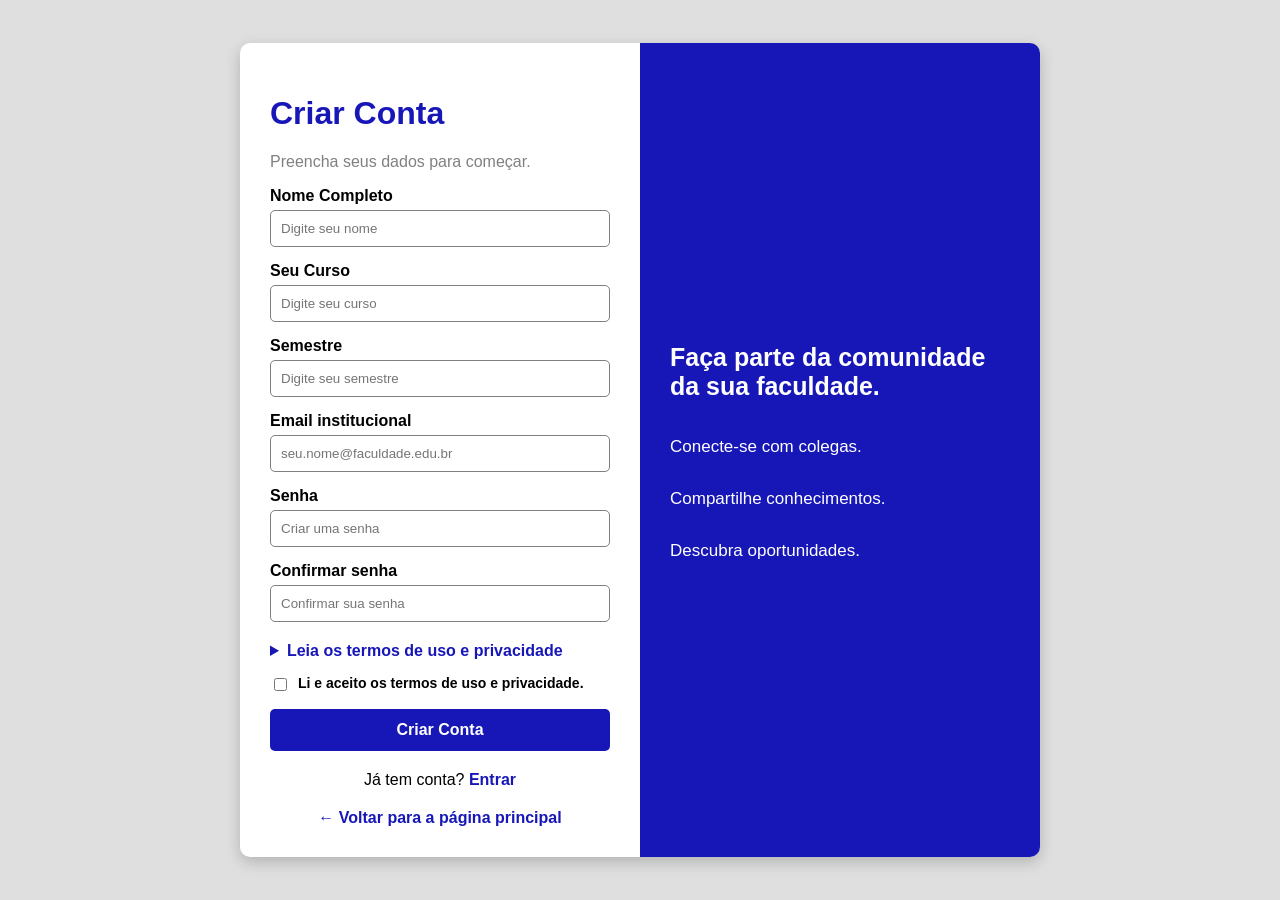
==== Cadastro.html @ ad73160c "Add files via upload" ====
<!DOCTYPE html>
<html lang="pt-br">
<head>
    <meta charset="UTF-8">
    <meta name="viewport" content="width=device-width, initial-scale=1.0">
    <title>Criar Conta - Campus Connect</title>

    <style>
        * {
            box-sizing: border-box;
        }

        body {
            background-color: rgb(223, 223, 223);
            font-family: Arial, sans-serif;
            display: flex;
            justify-content: center;
            align-items: center;
            min-height: 100vh;
            margin: 0;
            padding: 30px 15px;
        }

        .container {
            display: flex;
            width: 800px;
            max-width: 100%;
            background-color: white;
            border-radius: 10px;
            box-shadow: 0 5px 15px rgba(0, 0, 0, 0.2);
            overflow: hidden;
        }

        .cadastro {
            width: 50%;
            padding: 30px;
        }

        .informacoes {
            width: 50%;
            background-color: rgb(23, 23, 184);
            color: white;
            padding: 30px;
            display: flex;
            flex-direction: column;
            justify-content: center;
        }

        h1 {
            color: rgb(23, 23, 184);
        }

        .cadastro > p {
            color: gray;
        }

        label {
            font-weight: bold;
        }

        input[type="text"],
        input[type="email"],
        input[type="password"] {
            width: 100%;
            padding: 10px;
            margin-top: 5px;
            margin-bottom: 15px;
            border: 1px solid gray;
            border-radius: 5px;
        }

        .termos {
            margin: 5px 0 15px;
        }

        .termos summary {
            color: rgb(23, 23, 184);
            font-weight: bold;
            cursor: pointer;
        }

        .termos p {
            font-size: 13px;
            line-height: 1.4;
            color: #555;
        }

        .aceitar-termos {
            display: flex;
            gap: 8px;
            align-items: flex-start;
            margin: 15px 0;
        }

        .aceitar-termos input {
            margin-top: 3px;
        }

        .aceitar-termos label {
            font-size: 14px;
        }

        .botao-criar {
            display: block;
            width: 100%;
            padding: 12px;
            background-color: rgb(23, 23, 184);
            color: white;
            border: none;
            border-radius: 5px;
            cursor: pointer;
            font-weight: bold;
            text-align: center;
            text-decoration: none;
            transition: 0.3s;
        }

        .botao-criar:hover {
            background-color: rgb(60, 60, 220);
        }

        .entrar {
            text-align: center;
            margin-top: 20px;
        }

        .entrar a,
        .voltar {
            color: rgb(23, 23, 184);
            font-weight: bold;
            text-decoration: none;
        }

        .informacoes h2 {
            font-size: 25px;
        }

        .informacoes p {
            font-size: 17px;
            margin-top: 15px;
        }

        .voltar-area {
            margin-top: 20px;
            text-align: center;
        }

        @media (max-width: 700px) {
            .container {
                flex-direction: column;
            }

            .cadastro,
            .informacoes {
                width: 100%;
            }
        }
    </style>
</head>

<body>
    <div class="container">
        <div class="cadastro">
            <h1>Criar Conta</h1>
            <p>Preencha seus dados para começar.</p>

            <!-- Protótipo visual: os dados ainda não são salvos em banco de dados. -->
            <form>
                <label for="nome">Nome Completo</label>
                <input type="text" id="nome" name="nome" placeholder="Digite seu nome" required>

                <label for="curso">Seu Curso</label>
                <input type="text" id="curso" name="curso" placeholder="Digite seu curso" required>

                <label for="semestre">Semestre</label>
                <input type="text" id="semestre" name="semestre" placeholder="Digite seu semestre" required>

                <label for="email">Email institucional</label>
                <input type="email" id="email" name="email" placeholder="seu.nome@faculdade.edu.br" required>

                <label for="senha">Senha</label>
                <input type="password" id="senha" name="senha" placeholder="Criar uma senha" required>

                <label for="confirmar">Confirmar senha</label>
                <input type="password" id="confirmar" name="confirmar" placeholder="Confirmar sua senha" required>

                <details class="termos">
                    <summary>Leia os termos de uso e privacidade</summary>

                    <p><strong>Privacidade e Proteção dos dados.</strong><br>
                        O Campus Connect utiliza dados como nome, curso, semestre e e-mail apenas para o funcionamento do sistema. Os dados serão tratados conforme a LGPD e não serão usados para outras finalidades sem autorização.
                    </p>

                    <p><strong>Uso da plataforma.</strong><br>
                        O usuário deve utilizar o Campus Connect de forma respeitosa e para fins acadêmicos. Não são permitidas ofensas, ameaças, fraudes, conteúdos ilegais ou uso indevido das informações de outros alunos.
                    </p>

                    <p><strong>Encontros entre usuários.</strong><br>
                        O Campus Connect apenas facilita o contato entre estudantes. Encontros presenciais são de responsabilidade dos próprios usuários, e a plataforma não organiza ou acompanha esses encontros.
                    </p>

                    <p><strong>Vagas, vendas e pagamentos.</strong><br>
                        O Campus Connect apenas divulga vagas, oportunidades e produtos de outros usuários. A plataforma não realiza inscrições diretas em vagas, não recebe pagamentos e não participa de negociações entre os usuários.
                    </p>
                </details>

                <div class="aceitar-termos">
                    <input type="checkbox" id="aceitar" name="aceitar" required>
                    <label for="aceitar">Li e aceito os termos de uso e privacidade.</label>
                </div>

                <!-- Como o projeto ainda é somente HTML/CSS, este link simula a conclusão do cadastro. -->
                <a href="index.html" class="botao-criar">Criar Conta</a>
            </form>

            <div class="entrar">
                Já tem conta? <a href="index.html">Entrar</a>
            </div>

            <div class="voltar-area">
                <a class="voltar" href="index.html">← Voltar para a página principal</a>
            </div>
        </div>

        <div class="informacoes">
            <h2>Faça parte da comunidade da sua faculdade.</h2>
            <p>Conecte-se com colegas.</p>
            <p>Compartilhe conhecimentos.</p>
            <p>Descubra oportunidades.</p>
        </div>
    </div>
</body>
</html>
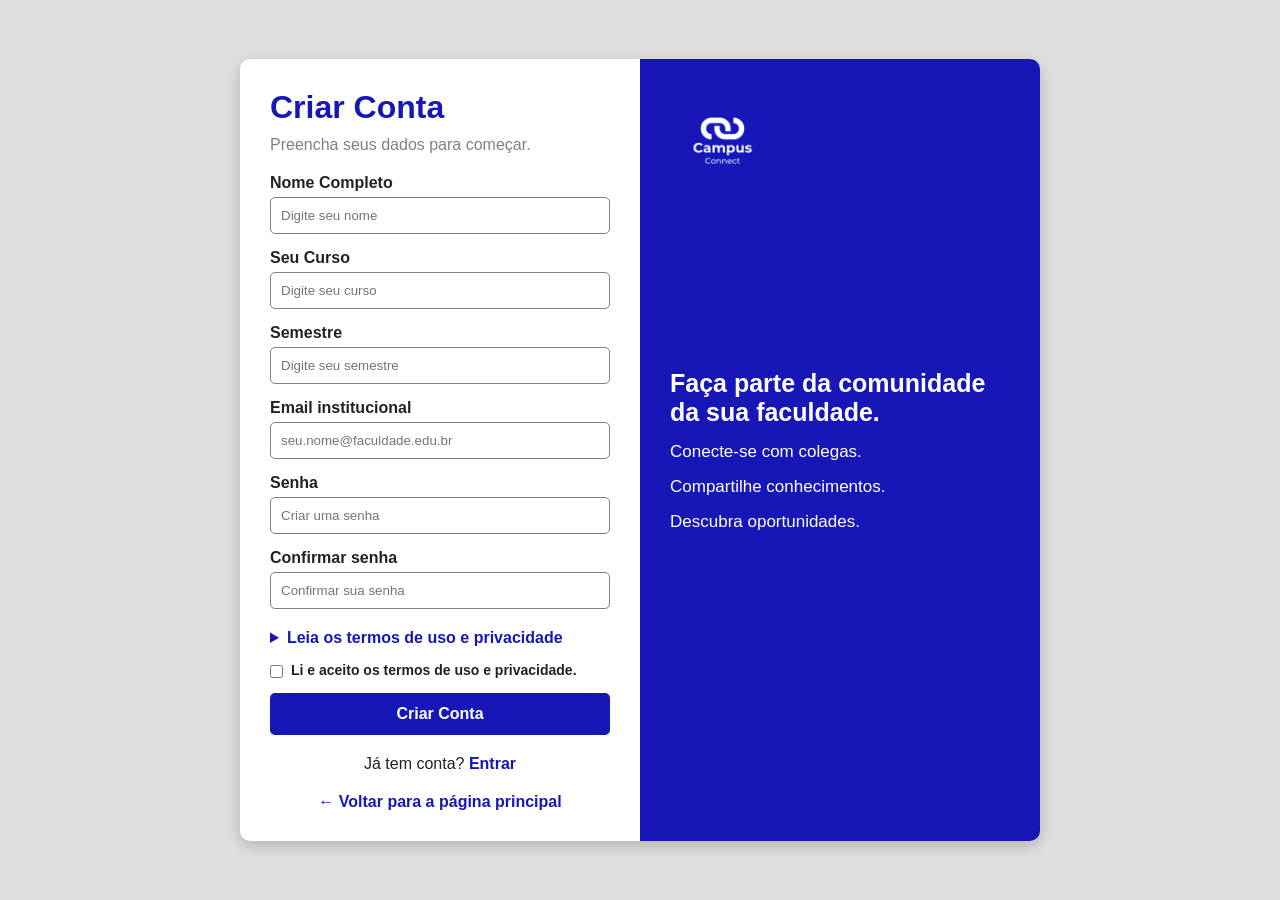
==== commit 83cd3ab4: "Add files via upload" ====
--- a/Cadastro.html
+++ b/Cadastro.html
@@ -1,209 +1,79 @@
 <!DOCTYPE html>
 <html lang="pt-br">
 <head>
+    <!-- Define a codificação de caracteres utilizada pela página. -->
     <meta charset="UTF-8">
+
+    <!-- Faz o layout se adaptar corretamente a celulares e tablets. -->
     <meta name="viewport" content="width=device-width, initial-scale=1.0">
+
+    <!-- Define o título exibido na aba do navegador. -->
     <title>Criar Conta - Campus Connect</title>
 
-    <style>
-        * {
-            box-sizing: border-box;
-        }
-
-        body {
-            background-color: rgb(223, 223, 223);
-            font-family: Arial, sans-serif;
-            display: flex;
-            justify-content: center;
-            align-items: center;
-            min-height: 100vh;
-            margin: 0;
-            padding: 30px 15px;
-        }
-
-        .container {
-            display: flex;
-            width: 800px;
-            max-width: 100%;
-            background-color: white;
-            border-radius: 10px;
-            box-shadow: 0 5px 15px rgba(0, 0, 0, 0.2);
-            overflow: hidden;
-        }
-
-        .cadastro {
-            width: 50%;
-            padding: 30px;
-        }
-
-        .informacoes {
-            width: 50%;
-            background-color: rgb(23, 23, 184);
-            color: white;
-            padding: 30px;
-            display: flex;
-            flex-direction: column;
-            justify-content: center;
-        }
-
-        h1 {
-            color: rgb(23, 23, 184);
-        }
-
-        .cadastro > p {
-            color: gray;
-        }
-
-        label {
-            font-weight: bold;
-        }
-
-        input[type="text"],
-        input[type="email"],
-        input[type="password"] {
-            width: 100%;
-            padding: 10px;
-            margin-top: 5px;
-            margin-bottom: 15px;
-            border: 1px solid gray;
-            border-radius: 5px;
-        }
-
-        .termos {
-            margin: 5px 0 15px;
-        }
-
-        .termos summary {
-            color: rgb(23, 23, 184);
-            font-weight: bold;
-            cursor: pointer;
-        }
-
-        .termos p {
-            font-size: 13px;
-            line-height: 1.4;
-            color: #555;
-        }
-
-        .aceitar-termos {
-            display: flex;
-            gap: 8px;
-            align-items: flex-start;
-            margin: 15px 0;
-        }
-
-        .aceitar-termos input {
-            margin-top: 3px;
-        }
-
-        .aceitar-termos label {
-            font-size: 14px;
-        }
-
-        .botao-criar {
-            display: block;
-            width: 100%;
-            padding: 12px;
-            background-color: rgb(23, 23, 184);
-            color: white;
-            border: none;
-            border-radius: 5px;
-            cursor: pointer;
-            font-weight: bold;
-            text-align: center;
-            text-decoration: none;
-            transition: 0.3s;
-        }
-
-        .botao-criar:hover {
-            background-color: rgb(60, 60, 220);
-        }
-
-        .entrar {
-            text-align: center;
-            margin-top: 20px;
-        }
-
-        .entrar a,
-        .voltar {
-            color: rgb(23, 23, 184);
-            font-weight: bold;
-            text-decoration: none;
-        }
-
-        .informacoes h2 {
-            font-size: 25px;
-        }
-
-        .informacoes p {
-            font-size: 17px;
-            margin-top: 15px;
-        }
-
-        .voltar-area {
-            margin-top: 20px;
-            text-align: center;
-        }
-
-        @media (max-width: 700px) {
-            .container {
-                flex-direction: column;
-            }
-
-            .cadastro,
-            .informacoes {
-                width: 100%;
-            }
-        }
-    </style>
+    <!-- Importa o mesmo arquivo CSS externo usado pela página inicial. -->
+    <link rel="stylesheet" href="style.css">
 </head>
 
-<body>
+<!-- A classe identifica esta página e evita conflitos com os estilos da página inicial. -->
+<body class="pagina-cadastro">
+    <!-- Caixa principal que reúne o formulário e o painel de informações. -->
     <div class="container">
+        <!-- Área esquerda: formulário para criação de conta. -->
         <div class="cadastro">
             <h1>Criar Conta</h1>
             <p>Preencha seus dados para começar.</p>
 
             <!-- Protótipo visual: os dados ainda não são salvos em banco de dados. -->
             <form>
+                <!-- Campo destinado ao nome completo do estudante. -->
                 <label for="nome">Nome Completo</label>
                 <input type="text" id="nome" name="nome" placeholder="Digite seu nome" required>
 
+                <!-- Campo destinado ao curso do estudante. -->
                 <label for="curso">Seu Curso</label>
                 <input type="text" id="curso" name="curso" placeholder="Digite seu curso" required>
 
+                <!-- Campo destinado ao semestre atual do estudante. -->
                 <label for="semestre">Semestre</label>
                 <input type="text" id="semestre" name="semestre" placeholder="Digite seu semestre" required>
 
+                <!-- Campo destinado ao e-mail institucional. -->
                 <label for="email">Email institucional</label>
                 <input type="email" id="email" name="email" placeholder="seu.nome@faculdade.edu.br" required>
 
+                <!-- Campos usados para criar e confirmar a senha. -->
                 <label for="senha">Senha</label>
                 <input type="password" id="senha" name="senha" placeholder="Criar uma senha" required>
 
                 <label for="confirmar">Confirmar senha</label>
                 <input type="password" id="confirmar" name="confirmar" placeholder="Confirmar sua senha" required>
 
+                <!-- Área expansível com os termos de uso e privacidade. -->
                 <details class="termos">
                     <summary>Leia os termos de uso e privacidade</summary>
 
+                    <!-- Explica como os dados pessoais serão utilizados. -->
                     <p><strong>Privacidade e Proteção dos dados.</strong><br>
                         O Campus Connect utiliza dados como nome, curso, semestre e e-mail apenas para o funcionamento do sistema. Os dados serão tratados conforme a LGPD e não serão usados para outras finalidades sem autorização.
                     </p>
 
+                    <!-- Define as regras básicas de uso da plataforma. -->
                     <p><strong>Uso da plataforma.</strong><br>
                         O usuário deve utilizar o Campus Connect de forma respeitosa e para fins acadêmicos. Não são permitidas ofensas, ameaças, fraudes, conteúdos ilegais ou uso indevido das informações de outros alunos.
                     </p>
 
+                    <!-- Informa a responsabilidade sobre encontros presenciais. -->
                     <p><strong>Encontros entre usuários.</strong><br>
                         O Campus Connect apenas facilita o contato entre estudantes. Encontros presenciais são de responsabilidade dos próprios usuários, e a plataforma não organiza ou acompanha esses encontros.
                     </p>
 
+                    <!-- Esclarece que a plataforma não realiza pagamentos ou negociações. -->
                     <p><strong>Vagas, vendas e pagamentos.</strong><br>
                         O Campus Connect apenas divulga vagas, oportunidades e produtos de outros usuários. A plataforma não realiza inscrições diretas em vagas, não recebe pagamentos e não participa de negociações entre os usuários.
                     </p>
                 </details>
 
+                <!-- Confirma que o usuário leu e aceitou os termos apresentados. -->
                 <div class="aceitar-termos">
                     <input type="checkbox" id="aceitar" name="aceitar" required>
                     <label for="aceitar">Li e aceito os termos de uso e privacidade.</label>
@@ -213,20 +83,29 @@
                 <a href="index.html" class="botao-criar">Criar Conta</a>
             </form>
 
+            <!-- Atalho para usuários que já possuem uma conta. -->
             <div class="entrar">
-                Já tem conta? <a href="index.html">Entrar</a>
+                Já tem conta? <a href="Login.html">Entrar</a>
             </div>
 
+            <!-- Link para retornar à página principal. -->
             <div class="voltar-area">
                 <a class="voltar" href="index.html">← Voltar para a página principal</a>
             </div>
         </div>
 
+        <!-- Área direita: apresenta as principais vantagens da comunidade. -->
         <div class="informacoes">
-            <h2>Faça parte da comunidade da sua faculdade.</h2>
-            <p>Conecte-se com colegas.</p>
-            <p>Compartilhe conhecimentos.</p>
-            <p>Descubra oportunidades.</p>
+            <!-- Logo posicionada no canto superior da área azul. -->
+            <img src="Logo.l.png" alt="Logo Campus Connect" class="cadastro-logo">
+
+            <!-- Conteúdo informativo mantido no centro do painel. -->
+            <div class="informacoes-conteudo">
+                <h2>Faça parte da comunidade da sua faculdade.</h2>
+                <p>Conecte-se com colegas.</p>
+                <p>Compartilhe conhecimentos.</p>
+                <p>Descubra oportunidades.</p>
+            </div>
         </div>
     </div>
 </body>
--- a/style.css
+++ b/style.css
@@ -0,0 +1,810 @@
+/* =========================
+   CONFIGURAÇÕES GERAIS
+========================= */
+
+* {
+    /* Remove os espaçamentos automáticos e inclui bordas no cálculo das medidas. */
+    margin: 0;
+    padding: 0;
+    box-sizing: border-box;
+}
+
+html {
+    /* Deixa a navegação pelas âncoras da página mais suave. */
+    scroll-behavior: smooth;
+}
+
+body {
+    /* Define a fonte e a cor padrão dos textos de todas as páginas. */
+    font-family: Arial, sans-serif;
+    color: #222;
+}
+
+/* Aplica o fundo azul somente à página inicial. */
+.pagina-inicial {
+    background-color: blue;
+}
+
+/* =========================
+   CABEÇALHO
+========================= */
+
+header {
+    /* Organiza a marca e o menu lado a lado. */
+    width: 100%;
+    background-color: rgb(39, 2, 134);
+    display: flex;
+    align-items: center;
+    justify-content: space-between;
+    padding: 10px 8%;
+    box-shadow: 0 2px 8px rgba(0, 0, 0, 0.08);
+}
+
+.marca {
+    /* Alinha a logo e o nome do projeto. */
+    display: flex;
+    align-items: center;
+    gap: 12px;
+}
+
+.logo {
+    /* Controla o tamanho da logo sem deformar a imagem. */
+    width: 55px;
+    height: auto;
+}
+
+.marca h1 {
+    /* Formata o nome Campus Connect no cabeçalho. */
+    font-size: 25px;
+    color: white;
+}
+
+/* =========================
+   MENU
+========================= */
+
+nav {
+    /* Organiza os links do menu em linha. */
+    display: flex;
+    gap: 25px;
+}
+
+nav a {
+    /* Remove o sublinhado e formata os links do menu. */
+    text-decoration: none;
+    color: white;
+    font-size: 16px;
+    font-weight: 500;
+    transition: 0.3s;
+}
+
+nav a:hover {
+    /* Clareia o link quando o cursor passa sobre ele. */
+    color: #cfd3ff;
+}
+
+/* =========================
+   APRESENTAÇÃO
+========================= */
+
+.apresentacao {
+    /* Posiciona o texto e a imagem principal lado a lado. */
+    min-height: 550px;
+    display: flex;
+    align-items: center;
+    justify-content: space-between;
+    padding: 60px 10%;
+    gap: 50px;
+}
+
+.texto {
+    /* Reserva metade da apresentação para o conteúdo textual. */
+    width: 50%;
+}
+
+.texto h2 {
+    /* Formata o título principal da página. */
+    font-size: 45px;
+    margin-bottom: 20px;
+    color: white;
+}
+
+.texto p {
+    /* Melhora a leitura do parágrafo de apresentação. */
+    font-size: 18px;
+    line-height: 1.6;
+    margin-bottom: 25px;
+    color: whitesmoke;
+}
+
+/* =========================
+   BOTÃO / LINK DO CADASTRO
+========================= */
+
+.botao-cadastro {
+    /* Transforma o link em um botão branco de destaque. */
+    display: inline-block;
+    background-color: white;
+    color: rgb(51, 9, 165);
+    text-decoration: none;
+    padding: 15px 30px;
+    border-radius: 8px;
+    font-size: 16px;
+    font-weight: bold;
+    transition: 0.3s;
+}
+
+.botao-cadastro:hover {
+    /* Destaca o botão quando o cursor passa sobre ele. */
+    background-color: black;
+    color: white;
+    transform: scale(1.05);
+}
+
+/* =========================
+   IMAGEM
+========================= */
+
+.imagem-apresentacao {
+    /* Centraliza a ilustração dentro da apresentação. */
+    width: 45%;
+    display: flex;
+    justify-content: center;
+}
+
+.imagem-apresentacao img {
+    /* Torna a imagem flexível e evita distorções. */
+    width: 100%;
+    max-width: 500px;
+    height: auto;
+}
+
+/* =========================
+   ÁREA DOS CARDS
+========================= */
+
+.area-cards {
+    /* Cria uma área clara separada para os recursos da plataforma. */
+    background-color: rgb(223, 223, 223);
+    padding: 70px 8% 120px;
+}
+
+.titulo-cards {
+    /* Centraliza e destaca o título da seção. */
+    text-align: center;
+    color: rgb(39, 2, 134);
+    margin-bottom: 45px;
+    font-size: 30px;
+}
+
+.container-cards {
+    /* Distribui os cards em quatro colunas. */
+    display: grid;
+    grid-template-columns: repeat(4, 230px);
+    justify-content: center;
+    column-gap: 30px;
+    row-gap: 100px;
+}
+
+.card-container {
+    /* Serve como referência para o card e sua descrição. */
+    position: relative;
+}
+
+.card {
+    /* Define o formato, as cores e a animação de cada card. */
+    width: 230px;
+    height: 100px;
+    display: flex;
+    justify-content: center;
+    align-items: center;
+    background: linear-gradient(135deg, #1717b8, #4747e8);
+    border-radius: 12px;
+    cursor: pointer;
+    position: relative;
+    z-index: 2;
+    box-shadow: 0 6px 15px rgba(0, 0, 0, 0.25);
+    transition: transform 0.3s ease, box-shadow 0.3s ease, border-radius 0.3s ease;
+}
+
+.card h2 {
+    /* Formata o texto exibido dentro do card. */
+    color: white;
+    font-size: 17px;
+    text-align: center;
+    padding: 10px;
+}
+
+.card-container:hover .card {
+    /* Eleva o card quando o cursor passa sobre ele. */
+    transform: translateY(-8px) scale(1.03);
+    box-shadow: 0 12px 25px rgba(0, 0, 0, 0.35);
+    border-radius: 12px 12px 0 0;
+}
+
+.card-container::after {
+    /* Cria a descrição escondida usando o atributo data-info do HTML. */
+    content: attr(data-info);
+    position: absolute;
+    top: 100%;
+    left: 0;
+    width: 100%;
+    min-height: 60px;
+    padding: 12px;
+    box-sizing: border-box;
+    background-color: rgb(70, 137, 179);
+    color: black;
+    text-align: center;
+    border-radius: 0 0 8px 8px;
+    opacity: 0;
+    transform: translateY(-20px);
+    transition: transform 0.3s ease, opacity 0.3s ease;
+    z-index: 1;
+    font-size: 14px;
+    font-weight: bold;
+}
+
+.card-container:hover::after {
+    /* Mostra a descrição quando o card recebe o cursor. */
+    opacity: 1;
+    transform: translateY(0);
+}
+
+/* =========================
+   SOBRE NÓS
+========================= */
+
+/* Cria a área do card antes do rodapé e define o destino do botão “Sobre”. */
+.area-sobre {
+    background-color: rgb(223, 223, 223);
+    padding: 0 8% 80px;
+    scroll-margin-top: 25px;
+}
+
+/* Forma o card branco que reúne as informações sobre o projeto. */
+.sobre-card {
+    max-width: 1050px;
+    margin: 0 auto;
+    background-color: white;
+    border-left: 7px solid rgb(39, 2, 134);
+    border-radius: 12px;
+    padding: 40px;
+    box-shadow: 0 8px 24px rgba(0, 0, 0, 0.16);
+}
+
+/* Destaca o título principal do card. */
+.sobre-card > h2 {
+    color: rgb(39, 2, 134);
+    font-size: 30px;
+    margin-bottom: 16px;
+}
+
+/* Formata o texto que explica quem criou o Campus Connect. */
+.sobre-introducao {
+    color: #444;
+    font-size: 17px;
+    line-height: 1.7;
+    margin-bottom: 28px;
+}
+
+/* Distribui missão, visão e valores em três colunas. */
+.sobre-detalhes {
+    display: grid;
+    grid-template-columns: repeat(3, 1fr);
+    gap: 20px;
+}
+
+/* Cria uma pequena área destacada para cada princípio do projeto. */
+.sobre-item {
+    background-color: #f1f1ff;
+    border-radius: 9px;
+    padding: 22px;
+}
+
+/* Formata os títulos Missão, Visão e Valores. */
+.sobre-item h3 {
+    color: rgb(23, 23, 184);
+    font-size: 19px;
+    margin-bottom: 10px;
+}
+
+/* Melhora a leitura dos textos internos do card. */
+.sobre-item p {
+    color: #4b4b4b;
+    font-size: 15px;
+    line-height: 1.6;
+}
+
+/* =========================
+   RODAPÉ
+========================= */
+
+footer {
+    /* Formata o rodapé da página inicial. */
+    background-color: #bec1c9;
+    color: rgb(23, 23, 169);
+    text-align: center;
+    padding: 30px;
+}
+
+footer p {
+    /* Cria um pequeno espaço entre as linhas do rodapé. */
+    margin: 5px;
+}
+
+/* =========================
+   RESPONSIVIDADE
+========================= */
+
+@media (max-width: 1100px) {
+    /* Em telas médias, reduz a grade para duas colunas. */
+    .container-cards {
+        grid-template-columns: repeat(2, 230px);
+    }
+}
+
+@media (max-width: 800px) {
+    /* Em tablets, empilha o cabeçalho e reorganiza a apresentação. */
+    header {
+        flex-direction: column;
+        gap: 15px;
+    }
+
+    nav {
+        flex-wrap: wrap;
+        justify-content: center;
+        gap: 15px;
+    }
+
+    .apresentacao {
+        flex-direction: column;
+        text-align: center;
+        padding: 50px 8%;
+    }
+
+    .texto,
+    .imagem-apresentacao {
+        width: 100%;
+    }
+
+    .texto h2 {
+        font-size: 36px;
+    }
+
+    /* Em tablets, mostra missão, visão e valores um abaixo do outro. */
+    .sobre-detalhes {
+        grid-template-columns: 1fr;
+    }
+}
+
+@media (max-width: 550px) {
+    /* Em celulares, exibe apenas um card por linha. */
+    .container-cards {
+        grid-template-columns: 230px;
+    }
+
+    /* Reduz os espaços do card Sobre nós em celulares. */
+    .sobre-card {
+        padding: 28px 22px;
+    }
+}
+
+/* =========================
+   PÁGINA DE CADASTRO
+   Os seletores começam com .pagina-cadastro para não alterar a página inicial.
+========================= */
+
+/* Centraliza a caixa de cadastro sobre um fundo cinza-claro. */
+.pagina-cadastro {
+    background-color: rgb(223, 223, 223);
+    display: flex;
+    justify-content: center;
+    align-items: center;
+    min-height: 100vh;
+    padding: 30px 15px;
+}
+
+/* Organiza o formulário e as informações em uma única caixa. */
+.pagina-cadastro .container {
+    display: flex;
+    width: 800px;
+    max-width: 100%;
+    background-color: white;
+    border-radius: 10px;
+    box-shadow: 0 5px 15px rgba(0, 0, 0, 0.2);
+    overflow: hidden;
+}
+
+/* Reserva metade da caixa para o formulário de cadastro. */
+.pagina-cadastro .cadastro {
+    width: 50%;
+    padding: 30px;
+}
+
+/* Reserva a outra metade para as vantagens da plataforma. */
+.pagina-cadastro .informacoes {
+    width: 50%;
+    background-color: rgb(23, 23, 184);
+    color: white;
+    padding: 30px;
+    display: flex;
+    flex-direction: column;
+    justify-content: center;
+    position: relative;
+}
+
+/* Posiciona a logo no canto superior esquerdo do painel azul. */
+.pagina-cadastro .cadastro-logo {
+    position: absolute;
+    top: 25px;
+    left: 25px;
+    width: 115px;
+    height: auto;
+}
+
+/* Mantém os textos informativos agrupados no centro do painel. */
+.pagina-cadastro .informacoes-conteudo {
+    width: 100%;
+}
+
+/* Destaca o título principal do formulário. */
+.pagina-cadastro .cadastro h1 {
+    color: rgb(23, 23, 184);
+    margin-bottom: 10px;
+}
+
+/* Formata o texto de orientação abaixo do título. */
+.pagina-cadastro .cadastro > p {
+    color: gray;
+    margin-bottom: 20px;
+}
+
+/* Destaca os nomes dos campos do formulário. */
+.pagina-cadastro label {
+    font-weight: bold;
+}
+
+/* Padroniza os campos de nome, curso, semestre, e-mail e senha. */
+.pagina-cadastro input[type="text"],
+.pagina-cadastro input[type="email"],
+.pagina-cadastro input[type="password"] {
+    width: 100%;
+    padding: 10px;
+    margin-top: 5px;
+    margin-bottom: 15px;
+    border: 1px solid gray;
+    border-radius: 5px;
+}
+
+/* Cria espaço ao redor da área expansível dos termos. */
+.pagina-cadastro .termos {
+    margin: 5px 0 15px;
+}
+
+/* Mostra que o título dos termos pode ser clicado. */
+.pagina-cadastro .termos summary {
+    color: rgb(23, 23, 184);
+    font-weight: bold;
+    cursor: pointer;
+}
+
+/* Formata os parágrafos internos dos termos. */
+.pagina-cadastro .termos p {
+    font-size: 13px;
+    line-height: 1.4;
+    color: #555;
+    margin-top: 12px;
+}
+
+/* Mantém a caixa de seleção ao lado do texto de aceite. */
+.pagina-cadastro .aceitar-termos {
+    display: flex;
+    gap: 8px;
+    align-items: flex-start;
+    margin: 15px 0;
+}
+
+/* Alinha verticalmente a caixa de seleção com o texto. */
+.pagina-cadastro .aceitar-termos input {
+    margin-top: 3px;
+}
+
+/* Ajusta o tamanho do texto de aceite. */
+.pagina-cadastro .aceitar-termos label {
+    font-size: 14px;
+}
+
+/* Transforma o link de criação da conta em um botão azul. */
+.pagina-cadastro .botao-criar {
+    display: block;
+    width: 100%;
+    padding: 12px;
+    background-color: rgb(23, 23, 184);
+    color: white;
+    border: none;
+    border-radius: 5px;
+    cursor: pointer;
+    font-weight: bold;
+    text-align: center;
+    text-decoration: none;
+    transition: 0.3s;
+}
+
+/* Clareia o botão quando o cursor passa sobre ele. */
+.pagina-cadastro .botao-criar:hover {
+    background-color: rgb(60, 60, 220);
+}
+
+/* Centraliza o atalho para usuários que já possuem conta. */
+.pagina-cadastro .entrar {
+    text-align: center;
+    margin-top: 20px;
+}
+
+/* Padroniza os links de entrada e retorno. */
+.pagina-cadastro .entrar a,
+.pagina-cadastro .voltar {
+    color: rgb(23, 23, 184);
+    font-weight: bold;
+    text-decoration: none;
+}
+
+/* Define o tamanho do título do painel informativo. */
+.pagina-cadastro .informacoes h2 {
+    font-size: 25px;
+}
+
+/* Formata as vantagens apresentadas no painel informativo. */
+.pagina-cadastro .informacoes p {
+    font-size: 17px;
+    margin-top: 15px;
+}
+
+/* Posiciona o link de retorno abaixo do formulário. */
+.pagina-cadastro .voltar-area {
+    margin-top: 20px;
+    text-align: center;
+}
+
+/* Em celulares, coloca o painel informativo abaixo do formulário. */
+@media (max-width: 700px) {
+    .pagina-cadastro .container {
+        flex-direction: column;
+    }
+
+    .pagina-cadastro .cadastro,
+    .pagina-cadastro .informacoes {
+        width: 100%;
+    }
+
+    /* Reserva espaço para a logo quando o painel azul fica abaixo do formulário. */
+    .pagina-cadastro .informacoes {
+        padding-top: 145px;
+        padding-bottom: 45px;
+    }
+}
+
+/* =========================
+   PÁGINA DE LOGIN
+   Os seletores começam com .pagina-login para não alterar as outras páginas.
+========================= */
+
+/* Centraliza o login e aplica um fundo em degradê. */
+.pagina-login {
+    background: linear-gradient(135deg, rgb(23, 23, 184), rgb(39, 2, 134));
+    display: flex;
+    justify-content: center;
+    align-items: center;
+    min-height: 100vh;
+    padding: 30px 15px;
+}
+
+/* Organiza o formulário e a apresentação em uma única caixa. */
+.pagina-login .login-container {
+    display: flex;
+    width: 850px;
+    max-width: 100%;
+    background-color: white;
+    border-radius: 14px;
+    box-shadow: 0 12px 35px rgba(0, 0, 0, 0.28);
+    overflow: hidden;
+}
+
+/* Reserva a parte esquerda da caixa para o formulário. */
+.pagina-login .login-formulario {
+    width: 55%;
+    padding: 40px;
+}
+
+/* Organiza a logo e o nome da plataforma na mesma linha. */
+.pagina-login .login-marca {
+    display: inline-flex;
+    align-items: center;
+    gap: 10px;
+    color: rgb(39, 2, 134);
+    font-size: 19px;
+    font-weight: bold;
+    text-decoration: none;
+    margin-bottom: 35px;
+}
+
+/* Controla o tamanho da logo sem deformar a imagem. */
+.pagina-login .login-marca img {
+    width: 45px;
+    height: auto;
+}
+
+/* Formata o título principal do formulário. */
+.pagina-login .login-formulario h1 {
+    color: rgb(23, 23, 184);
+    font-size: 30px;
+    margin-bottom: 10px;
+}
+
+/* Formata a orientação mostrada abaixo do título. */
+.pagina-login .login-introducao {
+    color: #666;
+    line-height: 1.5;
+    margin-bottom: 25px;
+}
+
+/* Destaca os nomes dos campos do formulário. */
+.pagina-login .login-formulario form > label {
+    display: block;
+    font-weight: bold;
+    margin-bottom: 6px;
+}
+
+/* Padroniza os campos de e-mail e senha. */
+.pagina-login input[type="email"],
+.pagina-login input[type="password"] {
+    width: 100%;
+    padding: 12px;
+    margin-bottom: 18px;
+    border: 1px solid #aaa;
+    border-radius: 7px;
+    font-size: 15px;
+    outline: none;
+    transition: border-color 0.3s, box-shadow 0.3s;
+}
+
+/* Destaca o campo que está sendo preenchido. */
+.pagina-login input[type="email"]:focus,
+.pagina-login input[type="password"]:focus {
+    border-color: rgb(23, 23, 184);
+    box-shadow: 0 0 0 3px rgba(23, 23, 184, 0.12);
+}
+
+/* Mantém as opções de acesso nas extremidades da mesma linha. */
+.pagina-login .login-opcoes {
+    display: flex;
+    justify-content: space-between;
+    align-items: center;
+    gap: 15px;
+    margin-bottom: 22px;
+    font-size: 14px;
+}
+
+/* Alinha a caixa de seleção com o texto “Lembrar de mim”. */
+.pagina-login .lembrar-login {
+    display: flex;
+    align-items: center;
+    gap: 7px;
+    cursor: pointer;
+}
+
+/* Padroniza o link de recuperação da senha. */
+.pagina-login .login-opcoes a {
+    color: rgb(23, 23, 184);
+    font-weight: bold;
+    text-decoration: none;
+}
+
+/* Formata o botão principal do login. */
+.pagina-login .botao-login {
+    width: 100%;
+    padding: 13px;
+    background-color: rgb(23, 23, 184);
+    color: white;
+    border: none;
+    border-radius: 7px;
+    cursor: pointer;
+    font-size: 16px;
+    font-weight: bold;
+    transition: background-color 0.3s, transform 0.3s;
+}
+
+/* Destaca o botão quando o cursor passa sobre ele. */
+.pagina-login .botao-login:hover {
+    background-color: rgb(60, 60, 220);
+    transform: translateY(-2px);
+}
+
+/* Centraliza o convite para criar uma nova conta. */
+.pagina-login .ir-cadastro {
+    color: #555;
+    text-align: center;
+    margin-top: 22px;
+}
+
+/* Destaca o link que direciona para o cadastro. */
+.pagina-login .ir-cadastro a {
+    color: rgb(23, 23, 184);
+    font-weight: bold;
+    text-decoration: none;
+}
+
+/* Posiciona o link de retorno abaixo do formulário. */
+.pagina-login .login-voltar {
+    text-align: center;
+    margin-top: 18px;
+}
+
+/* Formata o link de retorno à página principal. */
+.pagina-login .login-voltar a {
+    color: rgb(23, 23, 184);
+    font-weight: bold;
+    text-decoration: none;
+}
+
+/* Cria o painel azul de apresentação na parte direita. */
+.pagina-login .login-informacoes {
+    width: 45%;
+    background: linear-gradient(145deg, rgb(23, 23, 184), rgb(70, 70, 230));
+    color: white;
+    display: flex;
+    flex-direction: column;
+    justify-content: center;
+    padding: 45px;
+}
+
+/* Formata a pequena etiqueta acima do título do painel. */
+.pagina-login .login-etiqueta {
+    color: #d8daff;
+    font-size: 12px;
+    font-weight: bold;
+    letter-spacing: 1.5px;
+    margin-bottom: 14px;
+}
+
+/* Destaca a mensagem principal do painel. */
+.pagina-login .login-informacoes h2 {
+    font-size: 28px;
+    line-height: 1.25;
+    margin-bottom: 18px;
+}
+
+/* Melhora a leitura do parágrafo do painel. */
+.pagina-login .login-informacoes > p:last-child {
+    color: #eeeeff;
+    font-size: 16px;
+    line-height: 1.6;
+}
+
+/* Em celulares e tablets, coloca o painel abaixo do formulário. */
+@media (max-width: 700px) {
+    .pagina-login .login-container {
+        flex-direction: column;
+    }
+
+    .pagina-login .login-formulario,
+    .pagina-login .login-informacoes {
+        width: 100%;
+    }
+
+    .pagina-login .login-formulario {
+        padding: 30px 25px;
+    }
+
+    .pagina-login .login-informacoes {
+        padding: 35px 25px;
+    }
+}
+
+/* Em celulares pequenos, empilha as opções abaixo dos campos. */
+@media (max-width: 420px) {
+    .pagina-login .login-opcoes {
+        align-items: flex-start;
+        flex-direction: column;
+    }
+}
